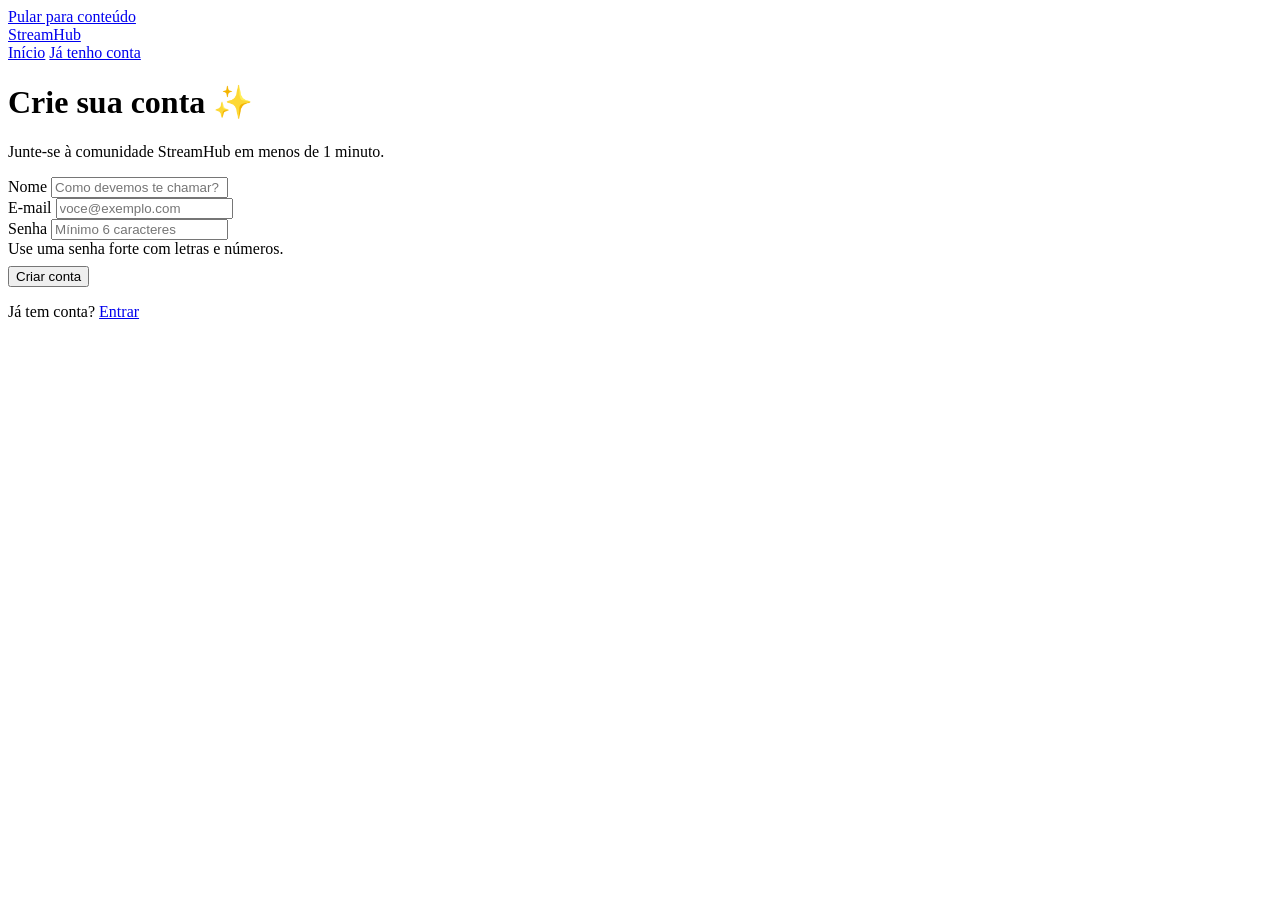
==== cadastro.html @ b690c0f3 "Upload Html arquives Upload de todo o conjunto de arquivos HTML da página" ====
<!DOCTYPE html>
<html lang="pt-BR">
<head>
<meta charset="UTF-8">
<meta name="viewport" content="width=device-width, initial-scale=1">
<title>Criar conta — StreamHub</title>
<meta name="description" content="Crie sua conta StreamHub gratuitamente.">
<link href="https://fonts.googleapis.com/css2?family=Inter:wght@400;500;600;700;800&display=swap" rel="stylesheet">
<link rel="stylesheet" href="assets/css/style.css">
<link rel="stylesheet" href="assets/css/responsive.css">
</head>
<body>
<a class="skip-link" href="#main">Pular para conteúdo</a>
<header class="navbar">
  <div class="nav-inner">
    <a href="index.html" class="brand"><span class="brand-mark" aria-hidden="true"></span><span class="brand-name">StreamHub</span></a>
    <nav class="nav-links" style="margin-left:auto;">
      <a class="nav-link" href="index.html">Início</a>
      <a class="btn btn-ghost" href="login.html">Já tenho conta</a>
    </nav>
  </div>
</header>

<main id="main" class="auth-wrap">
  <div class="auth-card">
    <h1>Crie sua conta ✨</h1>
    <p class="sub">Junte-se à comunidade StreamHub em menos de 1 minuto.</p>

    <form id="form-cadastro" novalidate>
      <div class="field">
        <label for="name">Nome</label>
        <input id="name" name="name" type="text" required autocomplete="name" placeholder="Como devemos te chamar?">
      </div>
      <div class="field">
        <label for="email">E-mail</label>
        <input id="email" name="email" type="email" required autocomplete="email" placeholder="voce@exemplo.com">
      </div>
      <div class="field">
        <label for="password">Senha</label>
        <input id="password" name="password" type="password" required autocomplete="new-password" placeholder="Mínimo 6 caracteres">
        <div class="hint">Use uma senha forte com letras e números.</div>
      </div>
      <div id="cad-error" class="error" role="alert" aria-live="polite"></div>
      <button type="submit" class="btn btn-primary btn-block" style="margin-top:8px;">Criar conta</button>
    </form>

    <p class="auth-foot">Já tem conta? <a href="login.html">Entrar</a></p>
  </div>
</main>

<script src="assets/js/storage.js"></script>
<script src="assets/js/main.js"></script>
<script src="assets/js/auth.js"></script>
</body>
</html>
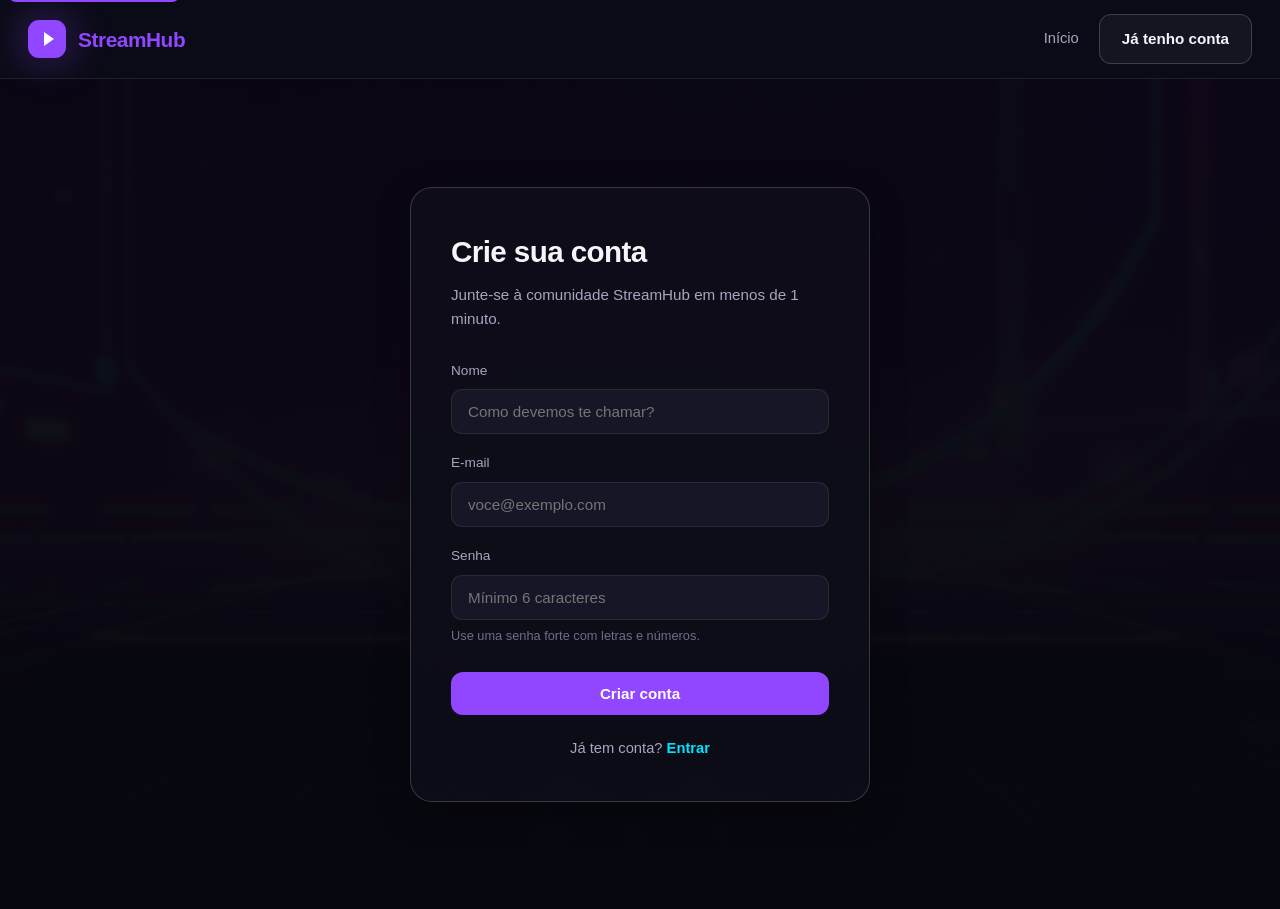
==== commit cf4eb0ba: "update login e cadastro" ====
--- a/cadastro.html
+++ b/cadastro.html
@@ -23,7 +23,7 @@
 
 <main id="main" class="auth-wrap">
   <div class="auth-card">
-    <h1>Crie sua conta ✨</h1>
+    <h1>Crie sua conta</h1>
     <p class="sub">Junte-se à comunidade StreamHub em menos de 1 minuto.</p>
 
     <form id="form-cadastro" novalidate>
--- a/assets/css/style.css
+++ b/assets/css/style.css
@@ -0,0 +1,545 @@
+:root {
+  --primary: #9146FF;
+  --primary-glow: #B47BFF;
+  --primary-dark: #6E2DD6;
+  --accent: #00E5FF;
+  --accent-pink: #FF3B8B;
+
+  --bg-0: #07070F;
+  --bg-1: #0E0E1A;
+  --bg-2: #161626;
+  --bg-3: #1F1F33;
+  --surface: rgba(255,255,255,0.04);
+  --surface-strong: rgba(255,255,255,0.08);
+  --border: rgba(255,255,255,0.08);
+  --border-strong: rgba(255,255,255,0.18);
+
+  --text: #F5F5FA;
+  --text-muted: #A6A6BF;
+  --text-dim: #6E6E89;
+
+  --live: #FF2E63;
+  --success: #21D07A;
+  --warning: #FFB020;
+
+  --gradient-primary: linear-gradient(135deg, #9146FF 0%, #00E5FF 100%);
+  --gradient-pink: linear-gradient(135deg, #FF3B8B 0%, #9146FF 100%);
+  --gradient-card: linear-gradient(160deg, rgba(145,70,255,0.18), rgba(0,229,255,0.08));
+  --shadow-soft: 0 12px 40px -12px rgba(0,0,0,0.6);
+  --shadow-glow: 0 0 40px rgba(145,70,255,0.45);
+  --shadow-cyan: 0 0 30px rgba(0,229,255,0.35);
+
+  --radius: 14px;
+  --radius-lg: 22px;
+  --transition: 260ms cubic-bezier(.2,.7,.2,1);
+}
+
+body.light {
+  --bg-0: #F4F5FB;
+  --bg-1: #FFFFFF;
+  --bg-2: #F0EEF7;
+  --bg-3: #E6E2F2;
+  --surface: rgba(10,10,18,0.05);
+  --surface-strong: rgba(10,10,18,0.10);
+  --border: rgba(10,10,18,0.08);
+  --border-strong: rgba(10,10,18,0.18);
+  --text: #14142B;
+  --text-muted: #5A5A78;
+  --text-dim: #8C8CA8;
+}
+
+* { box-sizing: border-box; margin: 0; padding: 0; }
+html { scroll-behavior: smooth; }
+body {
+  font-family: 'Inter', -apple-system, BlinkMacSystemFont, 'Segoe UI', Roboto, sans-serif;
+  background: var(--bg-0);
+  color: var(--text);
+  line-height: 1.6;
+  min-height: 100vh;
+  -webkit-font-smoothing: antialiased;
+  transition: background var(--transition), color var(--transition);
+  overflow-x: hidden;
+}
+img { max-width: 100%; display: block; }
+a { color: inherit; text-decoration: none; }
+button { font-family: inherit; cursor: pointer; border: none; background: none; color: inherit; }
+
+/* Selection */
+::selection { background: var(--primary); color: #fff; }
+
+/* Scrollbar */
+::-webkit-scrollbar { width: 10px; height: 10px; }
+::-webkit-scrollbar-track { background: var(--bg-1); }
+::-webkit-scrollbar-thumb { background: var(--bg-3); border-radius: 10px; }
+::-webkit-scrollbar-thumb:hover { background: var(--primary-dark); }
+
+.skip-link {
+  position: absolute; top: -40px; left: 8px;
+  background: var(--primary); color: #fff;
+  padding: 8px 14px; border-radius: 8px; z-index: 1000;
+  transition: top var(--transition);
+}
+.skip-link:focus { top: 8px; }
+
+/* Focus visible */
+:focus-visible {
+  outline: 2px solid var(--accent);
+  outline-offset: 2px;
+  border-radius: 6px;
+}
+
+/* ============ NAVBAR (glass) ============ */
+.navbar {
+  position: sticky; top: 0; z-index: 100;
+  background: color-mix(in oklab, var(--bg-1) 72%, transparent);
+  backdrop-filter: blur(20px) saturate(180%);
+  -webkit-backdrop-filter: blur(20px) saturate(180%);
+  border-bottom: 1px solid var(--border);
+}
+.nav-inner {
+  max-width: 1320px; margin: 0 auto;
+  padding: 14px 28px;
+  display: flex; align-items: center; gap: 24px;
+}
+.brand {
+  display: flex; align-items: center; gap: 12px;
+  font-size: 1.3rem; font-weight: 800; letter-spacing: -0.02em;
+}
+.brand-mark {
+  width: 38px; height: 38px; border-radius: 11px;
+  background: var(--primary);
+  display: grid; place-items: center;
+  box-shadow: var(--shadow-glow);
+  position: relative;
+  transition: transform var(--transition);
+}
+.brand:hover .brand-mark { transform: rotate(-8deg) scale(1.05); }
+.brand-mark::after {
+  content: ""; width: 0; height: 0;
+  border-left: 10px solid #fff;
+  border-top: 7px solid transparent;
+  border-bottom: 7px solid transparent;
+  margin-left: 3px;
+}
+.brand-name {
+  background: var(--primary);
+  -webkit-background-clip: text; background-clip: text; color: transparent;
+}
+
+.nav-search {
+  flex: 1; max-width: 480px; position: relative;
+}
+.nav-search input {
+  width: 100%; padding: 12px 18px 12px 44px;
+  background: var(--surface); border: 1px solid var(--border);
+  border-radius: 999px; color: var(--text); font-size: .92rem;
+  transition: var(--transition);
+}
+.nav-search input::placeholder { color: var(--text-dim); }
+.nav-search input:focus {
+  box-shadow: 0 0 0 4px rgba(145,70,255,0.15);
+}
+.nav-search::before {
+  transform: translateY(-50%); opacity: .55; font-size: .9rem;
+}
+
+.nav-links { display: flex; align-items: center; gap: 6px; margin-left: auto; }
+.nav-link {
+  padding: 9px 14px; border-radius: 10px; font-size: .92rem; font-weight: 500;
+  color: var(--text-muted); transition: var(--transition);
+}
+.nav-link:hover, .nav-link.active { color: var(--text); background: var(--surface); }
+.nav-link.active { color: var(--accent); }
+
+.icon-btn {
+  width: 40px; height: 40px; border-radius: 11px;
+  display: grid; place-items: center;
+  background: var(--surface); color: var(--text);
+  transition: var(--transition);
+}
+.icon-btn:hover { background: var(--surface-strong); transform: translateY(-2px); }
+
+/* ============ BOTÕES ============ */
+.btn {
+  display: inline-flex; align-items: center; justify-content: center; gap: 8px;
+  padding: 12px 22px; border-radius: 12px;
+  font-weight: 600; font-size: .95rem;
+  transition: var(--transition);
+  border: 1px solid transparent;
+  position: relative; overflow: hidden;
+}
+.btn-primary {
+  background: var(--primary); color: #fff;
+}
+.btn-primary::before {
+  content: ""; position: absolute; inset: 0;
+  background: linear-gradient(135deg, #00E5FF, #9146FF);
+  opacity: 0; transition: opacity var(--transition);
+}
+.btn-primary > * { position: relative; z-index: 1; }
+
+.btn-ghost { background: var(--surface); color: var(--text); border-color: var(--border-strong); backdrop-filter: blur(10px); }
+.btn-ghost:hover { background: var(--surface-strong); border-color: var(--primary); transform: translateY(-2px); }
+.btn-block { width: 100%; }
+.btn-lg { padding: 14px 28px; font-size: 1rem; }
+
+/* ============ LAYOUT ============ */
+.container { max-width: 1320px; margin: 0 auto; padding: 0 28px; }
+main { min-height: calc(100vh - 70px); }
+
+/* ============ HERO ============ */
+.hero {
+  position: relative;
+  padding: 120px 24px 100px;
+  overflow: hidden;
+  isolation: isolate;
+}
+.hero::before {
+  content: ""; position: absolute; inset: 0; z-index: -2;
+  background-image: url('../images/hero-bg.jpg');
+  background-size: cover; background-position: center;
+  opacity: 0.55;
+}
+.hero::after {
+  content: ""; position: absolute; inset: 0; z-index: -1;
+  background:
+    radial-gradient(1000px 500px at 15% 20%, rgba(145,70,255,0.45), transparent 60%),
+    radial-gradient(900px 500px at 90% 10%, rgba(0,229,255,0.35), transparent 60%),
+    linear-gradient(180deg, rgba(7,7,15,0.7) 0%, var(--bg-0) 95%);
+}
+body.light .hero::before { opacity: .25; }
+body.light .hero::after {
+  background:
+    radial-gradient(1000px 500px at 15% 20%, rgba(145,70,255,0.25), transparent 60%),
+    radial-gradient(900px 500px at 90% 10%, rgba(0,229,255,0.2), transparent 60%),
+    linear-gradient(180deg, rgba(255,255,255,0.5) 0%, var(--bg-0) 95%);
+}
+
+/* Floating orbs */
+.orb {
+  position: absolute; border-radius: 50%;
+  filter: blur(80px); opacity: .5; z-index: -1;
+  animation: float 12s ease-in-out infinite;
+}
+.orb-1 { width: 320px; height: 320px; background: #9146FF; top: -80px; left: -80px; }
+.orb-2 { width: 280px; height: 280px; background: #00E5FF; bottom: -100px; right: 5%; animation-delay: -6s; }
+@keyframes float {
+  0%, 100% { transform: translate(0,0) scale(1); }
+  50% { transform: translate(30px,-30px) scale(1.1); }
+}
+
+.hero-inner { max-width: 1100px; margin: 0 auto; text-align: center; position: relative; }
+.hero-badge {
+  display: inline-flex; align-items: center; gap: 10px;
+  padding: 8px 16px; border-radius: 999px;
+  background: rgba(255,255,255,0.07); border: 1px solid var(--border-strong);
+  backdrop-filter: blur(10px);
+  font-size: .85rem; color: var(--text);
+  margin-bottom: 24px;
+}
+.hero-badge .dot { width: 8px; height: 8px; border-radius: 50%; background: var(--live); box-shadow: 0 0 12px var(--live); animation: pulse 2s infinite; }
+.hero h1 {
+  font-size: clamp(2.6rem, 6vw, 4.5rem); font-weight: 800;
+  letter-spacing: -0.035em; line-height: 1.02;
+  margin-bottom: 22px;
+}
+.hero h1 .grad {
+  background: var(--primary);
+  -webkit-background-clip: text; background-clip: text; color: transparent;
+  display: inline-block;
+}
+.hero p { font-size: 1.18rem; color: var(--text-muted); max-width: 680px; margin: 0 auto 36px; }
+.hero-cta { display: flex; gap: 14px; justify-content: center; flex-wrap: wrap; }
+
+/* Stats bar */
+.stats-bar {
+  margin-top: 60px;
+  display: flex; gap: 40px; justify-content: center; flex-wrap: wrap;
+  padding-top: 36px; border-top: 1px solid var(--border);
+}
+.stat { text-align: center; }
+.stat-num {
+  font-size: 2rem; font-weight: 800; letter-spacing: -0.02em;
+  background: var(--primary);
+  -webkit-background-clip: text; background-clip: text; color: transparent;
+}
+.stat-label { font-size: .85rem; color: var(--text-muted); margin-top: 2px; }
+
+/* ============ SEÇÕES ============ */
+.section { padding: 72px 0; }
+.section-head {
+  display: flex; align-items: end; justify-content: space-between;
+  margin-bottom: 32px; gap: 16px; flex-wrap: wrap;
+}
+.section-title { font-size: 1.85rem; font-weight: 800; letter-spacing: -0.025em; }
+.section-sub { color: var(--text-muted); font-size: .98rem; margin-top: 6px; }
+
+/* ============ CHIPS ============ */
+.chips { display: flex; gap: 10px; flex-wrap: wrap; }
+.chip {
+  padding: 10px 18px; border-radius: 999px;
+  background: var(--surface); border: 1px solid var(--border);
+  font-size: .9rem; font-weight: 600; color: var(--text-muted);
+  transition: var(--transition);
+}
+.chip:hover { color: var(--text); border-color: var(--border-strong); transform: translateY(-2px); }
+.chip.active {
+  background: var(--primary); color: #fff; border-color: transparent;
+  box-shadow: 0 8px 20px -8px rgba(145,70,255,0.6);
+}
+
+/* ============ CARDS ============ */
+.grid { display: grid; gap: 24px; grid-template-columns: repeat(auto-fill, minmax(290px, 1fr)); }
+
+.card {
+  background: var(--bg-1); border: 1px solid var(--border);
+  border-radius: var(--radius-lg); overflow: hidden;
+  transition: var(--transition);
+  display: flex; flex-direction: column;
+  position: relative;
+}
+.card::after {
+  content: ""; position: absolute; inset: 0;
+  border-radius: var(--radius-lg);
+  padding: 1px;
+  background: linear-gradient(135deg, transparent 40%, rgba(145,70,255,0.6), transparent 70%);
+  -webkit-mask: linear-gradient(#000 0 0) content-box, linear-gradient(#000 0 0);
+  -webkit-mask-composite: xor; mask-composite: exclude;
+  opacity: 0; transition: opacity var(--transition);
+  pointer-events: none;
+}
+.card:hover {
+  transform: translateY(-6px);
+  box-shadow: 0 20px 50px -20px rgba(145,70,255,0.4);
+  border-color: var(--border-strong);
+}
+.card:hover::after { opacity: 1; }
+
+.card-thumb {
+  aspect-ratio: 16/9; position: relative; overflow: hidden;
+  background: var(--card);
+}
+.card-thumb img {
+  width: 100%; height: 100%; object-fit: cover;
+  transition: transform 500ms cubic-bezier(.2,.7,.2,1);
+}
+.card:hover .card-thumb img { transform: scale(1.06); }
+.card-thumb::before {
+  content: ""; position: absolute; inset: 0; z-index: 1;
+  background: linear-gradient(180deg, transparent 50%, rgba(0,0,0,0.55));
+}
+.live-badge {
+  position: absolute; top: 12px; left: 12px; z-index: 2;
+  background: var(--live); color: #fff;
+  padding: 5px 10px; border-radius: 6px;
+  font-size: .72rem; font-weight: 800; letter-spacing: .08em;
+  display: flex; align-items: center; gap: 6px;
+  box-shadow: 0 4px 14px -2px rgba(255,46,99,0.55);
+}
+.live-badge::before { content: ""; width: 6px; height: 6px; background: #fff; border-radius: 50%; animation: pulse 1.6s infinite; }
+.viewers {
+  position: absolute; bottom: 12px; left: 12px; z-index: 2;
+  background: rgba(0,0,0,0.7); color: #fff;
+  padding: 5px 11px; border-radius: 6px;
+  font-size: .78rem; font-weight: 600;
+  backdrop-filter: blur(6px);
+}
+.card-body { padding: 16px; display: flex; gap: 12px; }
+.card-avatar {
+  width: 44px; height: 44px; border-radius: 50%; flex-shrink: 0;
+  background: var(--primary);
+  display: grid; place-items: center;
+  font-weight: 700; color: #fff;
+  box-shadow: 0 4px 12px -4px rgba(145,70,255,0.6);
+}
+.card-info { flex: 1; min-width: 0; }
+.card-title {
+  font-weight: 600; margin-bottom: 5px; line-height: 1.35; font-size: .98rem;
+  overflow: hidden; display: -webkit-box; -webkit-line-clamp: 2; -webkit-box-orient: vertical;
+}
+.card-meta { font-size: .86rem; color: var(--text-muted); }
+.card-category { font-size: .82rem; color: var(--accent); margin-top: 6px; font-weight: 500; }
+
+@keyframes pulse { 0%,100% { opacity: 1; } 50% { opacity: .3; } }
+
+/* ============ FEATURES (landing) ============ */
+.features {
+  display: grid; gap: 22px;
+  grid-template-columns: repeat(auto-fit, minmax(260px, 1fr));
+}
+.feature {
+  padding: 28px; border-radius: var(--radius-lg);
+  background: var(--bg-1); border: 1px solid var(--border);
+  transition: var(--transition);
+}
+.feature:hover { border-color: var(--border-strong); transform: translateY(-4px); }
+.feature-icon {
+  width: 52px; height: 52px; border-radius: 14px;
+  background: var(--gradient-card); border: 1px solid var(--border-strong);
+  display: grid; place-items: center; font-size: 1.5rem;
+  margin-bottom: 16px;
+}
+.feature h3 { font-size: 1.15rem; margin-bottom: 8px; font-weight: 700; }
+.feature p { color: var(--text-muted); font-size: .94rem; }
+
+/* ============ FORMULÁRIOS (Auth) ============ */
+.auth-wrap {
+  min-height: calc(100vh - 70px);
+  display: grid; place-items: center; padding: 40px 20px;
+  position: relative; isolation: isolate;
+}
+.auth-wrap::before {
+  content: ""; position: absolute; inset: 0; z-index: -2;
+  background-image: url('../images/hero-bg.jpg');
+  background-size: cover; background-position: center;
+  opacity: 0.4;
+}
+.auth-wrap::after {
+  content: ""; position: absolute; inset: 0; z-index: -1;
+  background: linear-gradient(180deg, rgba(7,7,15,0.85), var(--bg-0));
+}
+body.light .auth-wrap::before { opacity: .15; }
+body.light .auth-wrap::after { background: linear-gradient(180deg, rgba(255,255,255,0.6), var(--bg-0)); }
+
+.auth-card {
+  width: 100%; max-width: 460px;
+  background: color-mix(in oklab, var(--bg-1) 88%, transparent);
+  backdrop-filter: blur(20px);
+  border: 1px solid var(--border-strong);
+  border-radius: var(--radius-lg);
+  padding: 40px;
+  box-shadow: var(--shadow-soft);
+}
+.auth-card h1 { font-size: 1.85rem; margin-bottom: 8px; letter-spacing: -0.02em; }
+.auth-card .sub { color: var(--text-muted); margin-bottom: 28px; font-size: .95rem; }
+
+.field { margin-bottom: 18px; }
+.field label { display: block; font-size: .85rem; font-weight: 500; margin-bottom: 8px; color: var(--text-muted); }
+.field input {
+  width: 100%; padding: 13px 16px;
+  background: var(--bg-2); border: 1px solid var(--border);
+  border-radius: 11px; color: var(--text); font-size: .95rem;
+  transition: var(--transition);
+}
+.field input:focus { outline: none; border-color: var(--primary); box-shadow: 0 0 0 4px rgba(145,70,255,0.2); }
+.field .hint { font-size: .8rem; color: var(--text-dim); margin-top: 6px; }
+.field .error { color: var(--accent-pink); font-size: .85rem; margin-top: 6px; font-weight: 500; }
+.auth-foot { text-align: center; margin-top: 22px; font-size: .92rem; color: var(--text-muted); }
+.auth-foot a { color: var(--accent); font-weight: 600; }
+
+/* STREAM PAGE */
+.stream-layout {
+  display: grid; grid-template-columns: 1fr 360px;
+  gap: 0; min-height: calc(100vh - 70px);
+}
+.stream-main { padding: 28px; }
+.video-frame {
+  aspect-ratio: 16/9; border-radius: var(--radius-lg); overflow: hidden;
+  position: relative;
+  background: radial-gradient(circle at center, #1a1a29 0%, #000 70%);
+  display: grid; place-items: center;
+  border: 1px solid var(--border);
+  box-shadow: 0 20px 60px -20px rgba(145,70,255,0.4);
+}
+.video-frame::before {
+  content: ""; position: absolute; inset: 0;
+  background-image: var(--video-thumb);
+  background-size: cover; background-position: center;
+  opacity: 0.85;
+}
+.video-frame::after {
+  content: "▶"; font-size: 4.5rem; color: #fff;
+  position: relative; z-index: 1;
+  width: 100px; height: 100px; border-radius: 50%;
+  background: rgba(145,70,255,0.85); backdrop-filter: blur(10px);
+  display: grid; place-items: center; padding-left: 8px;
+  box-shadow: var(--shadow-glow);
+  cursor: pointer;
+  transition: transform var(--transition);
+}
+.video-frame:hover::after { transform: scale(1.08); }
+
+.stream-info { padding: 22px 0; display: flex; gap: 16px; align-items: center; border-bottom: 1px solid var(--border); flex-wrap: wrap; }
+.stream-info .card-avatar { width: 60px; height: 60px; font-size: 1.3rem; }
+.streamer-name { font-weight: 800; font-size: 1.2rem; }
+.stream-title-text { color: var(--text-muted); font-size: .95rem; margin-top: 3px; max-width: 60ch; }
+.stream-actions { margin-left: auto; display: flex; gap: 8px; align-items: center; flex-wrap: wrap; }
+
+.chat-panel {
+  background: var(--bg-1); border-left: 1px solid var(--border);
+  display: flex; flex-direction: column;
+  height: calc(100vh - 70px); position: sticky; top: 70px;
+}
+.chat-head {
+  padding: 18px; border-bottom: 1px solid var(--border);
+  font-weight: 700; display: flex; align-items: center; gap: 8px;
+}
+.chat-head::after {
+  content: ""; width: 8px; height: 8px; border-radius: 50%;
+  background: var(--success); box-shadow: 0 0 8px var(--success);
+  margin-left: auto;
+}
+.chat-messages { flex: 1; overflow-y: auto; padding: 16px; display: flex; flex-direction: column; gap: 4px; }
+.chat-msg { font-size: .9rem; padding: 7px 10px; border-radius: 8px; transition: background var(--transition); word-break: break-word; }
+.chat-msg:hover { background: var(--surface); }
+.chat-msg .user { font-weight: 700; color: var(--accent); margin-right: 6px; }
+.chat-form { padding: 14px; border-top: 1px solid var(--border); display: flex; gap: 8px; }
+.chat-form input {
+  flex: 1; padding: 11px 14px; background: var(--bg-2);
+  border: 1px solid var(--border); border-radius: 10px;
+  color: var(--text); font-size: .9rem;
+}
+.chat-form input:focus { outline: none; border-color: var(--primary); }
+.chat-form button { padding: 11px 16px; }
+
+/* PERFIL */
+.profile-wrap { padding: 48px 28px; max-width: 1100px; margin: 0 auto; }
+.profile-head {
+  display: flex; gap: 28px; align-items: center;
+  padding: 32px; border-radius: var(--radius-lg);
+  background: var(--gradient-card); border: 1px solid var(--border-strong);
+  margin-bottom: 36px;
+  position: relative; overflow: hidden;
+}
+.profile-head::before {
+  content: ""; position: absolute; inset: 0;
+  background-image: url('../images/hero-bg.jpg');
+  background-size: cover; opacity: .15; z-index: 0;
+}
+.profile-head > * { position: relative; z-index: 1; }
+.profile-avatar {
+  width: 110px; height: 110px; border-radius: 50%;
+  background: var(--primary);
+  display: grid; place-items: center; font-size: 2.6rem; font-weight: 800; color: #fff;
+  border: 4px solid var(--bg-1);
+}
+.profile-name { font-size: 1.8rem; font-weight: 800; letter-spacing: -0.02em; }
+.profile-email { color: var(--text-muted); margin-top: 2px; }
+.profile-stats { display: flex; gap: 24px; margin-top: 12px; font-size: .92rem; color: var(--text-muted); }
+.profile-stats strong { color: var(--text); font-size: 1.1rem; }
+
+/* ============ FOOTER ============ */
+.footer {
+  border-top: 1px solid var(--border);
+  padding: 48px 24px 32px;
+  background: var(--bg-1);
+}
+.footer-inner {
+  max-width: 1320px; margin: 0 auto;
+  display: grid; gap: 32px;
+  grid-template-columns: 1.5fr 1fr 1fr 1fr;
+  margin-bottom: 32px;
+}
+.footer-col h4 { font-size: .9rem; font-weight: 700; margin-bottom: 14px; letter-spacing: .02em; }
+.footer-col a { display: block; color: var(--text-muted); font-size: .9rem; padding: 5px 0; transition: color var(--transition); }
+.footer-col a:hover { color: var(--accent); }
+.footer-about { color: var(--text-muted); font-size: .9rem; margin-top: 14px; max-width: 320px; }
+.footer-bottom {
+  border-top: 1px solid var(--border);
+  padding-top: 24px; text-align: center;
+  color: var(--text-dim); font-size: .85rem;
+}
+
+/* Fade-in animation */
+.fade-in { animation: fadeIn .6s ease both; }
+@keyframes fadeIn { from { opacity: 0; transform: translateY(12px); } to { opacity: 1; transform: translateY(0); } }
--- a/assets/css/responsive.css
+++ b/assets/css/responsive.css
@@ -0,0 +1,44 @@
+/* Responsividade - StreamHub */
+
+@media (max-width: 1024px) {
+  .stream-layout { grid-template-columns: 1fr; }
+  .chat-panel { position: static; height: 500px; border-left: none; border-top: 1px solid var(--border); }
+  .footer-inner { grid-template-columns: 1fr 1fr; }
+}
+
+@media (max-width: 768px) {
+  .nav-inner { gap: 12px; padding: 12px 16px; flex-wrap: wrap; }
+  .nav-search { order: 3; flex-basis: 100%; max-width: none; }
+  .nav-links { gap: 4px; margin-left: auto; }
+  .nav-link { padding: 8px 10px; font-size: .85rem; }
+  .nav-link .lbl { display: none; }
+  .hero { padding: 72px 20px 60px; }
+  .section { padding: 48px 0; }
+  .container { padding: 0 18px; }
+  .grid { grid-template-columns: repeat(auto-fill, minmax(220px, 1fr)); gap: 16px; }
+  .auth-card { padding: 28px; }
+  .profile-head { flex-direction: column; text-align: center; padding: 24px; }
+  .profile-stats { justify-content: center; flex-wrap: wrap; }
+  .stats-bar { gap: 24px; margin-top: 40px; }
+  .stat-num { font-size: 1.5rem; }
+  .footer-inner { grid-template-columns: 1fr; gap: 24px; }
+}
+
+@media (max-width: 480px) {
+  .hero h1 { font-size: 2.2rem; }
+  .hero p { font-size: 1rem; }
+  .hero-cta .btn { flex: 1; }
+  .grid { grid-template-columns: 1fr 1fr; gap: 12px; }
+  .card-body { padding: 12px; gap: 10px; }
+  .card-avatar { width: 36px; height: 36px; font-size: .9rem; }
+  .card-title { font-size: .88rem; }
+  .card-meta, .card-category { font-size: .76rem; }
+  .section-title { font-size: 1.4rem; }
+  .stream-main { padding: 16px; }
+  .video-frame::after { width: 70px; height: 70px; font-size: 3rem; }
+}
+
+@media (prefers-reduced-motion: reduce) {
+  *, *::before, *::after { animation-duration: .01ms !important; transition-duration: .01ms !important; }
+  .orb { animation: none; }
+}
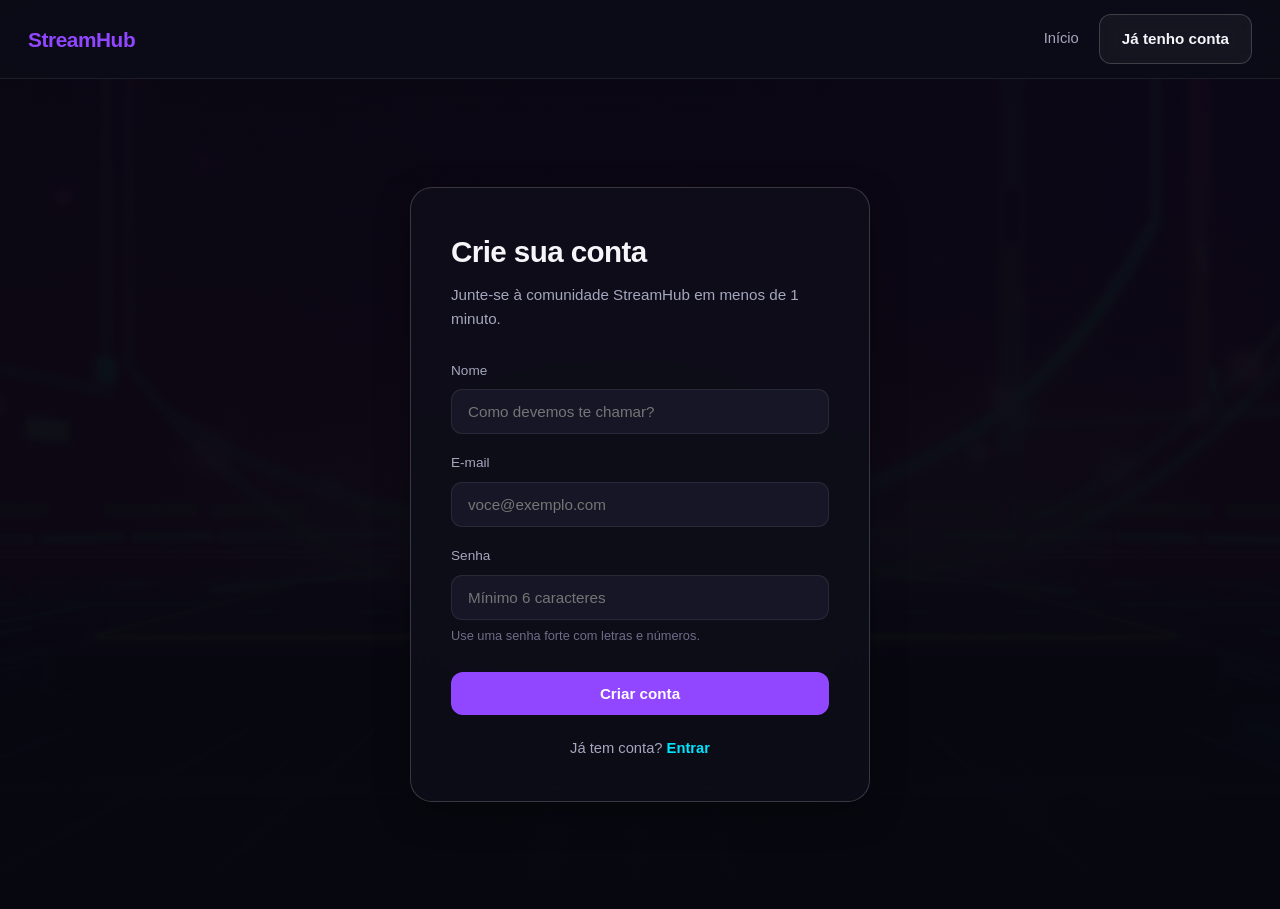
==== commit cb9f00a9: "Add files via upload" ====
--- a/cadastro.html
+++ b/cadastro.html
@@ -10,10 +10,9 @@
 <link rel="stylesheet" href="assets/css/responsive.css">
 </head>
 <body>
-<a class="skip-link" href="#main">Pular para conteúdo</a>
 <header class="navbar">
   <div class="nav-inner">
-    <a href="index.html" class="brand"><span class="brand-mark" aria-hidden="true"></span><span class="brand-name">StreamHub</span></a>
+    <a href="index.html" class="brand"></span><span class="brand-name">StreamHub</span></a>
     <nav class="nav-links" style="margin-left:auto;">
       <a class="nav-link" href="index.html">Início</a>
       <a class="btn btn-ghost" href="login.html">Já tenho conta</a>
